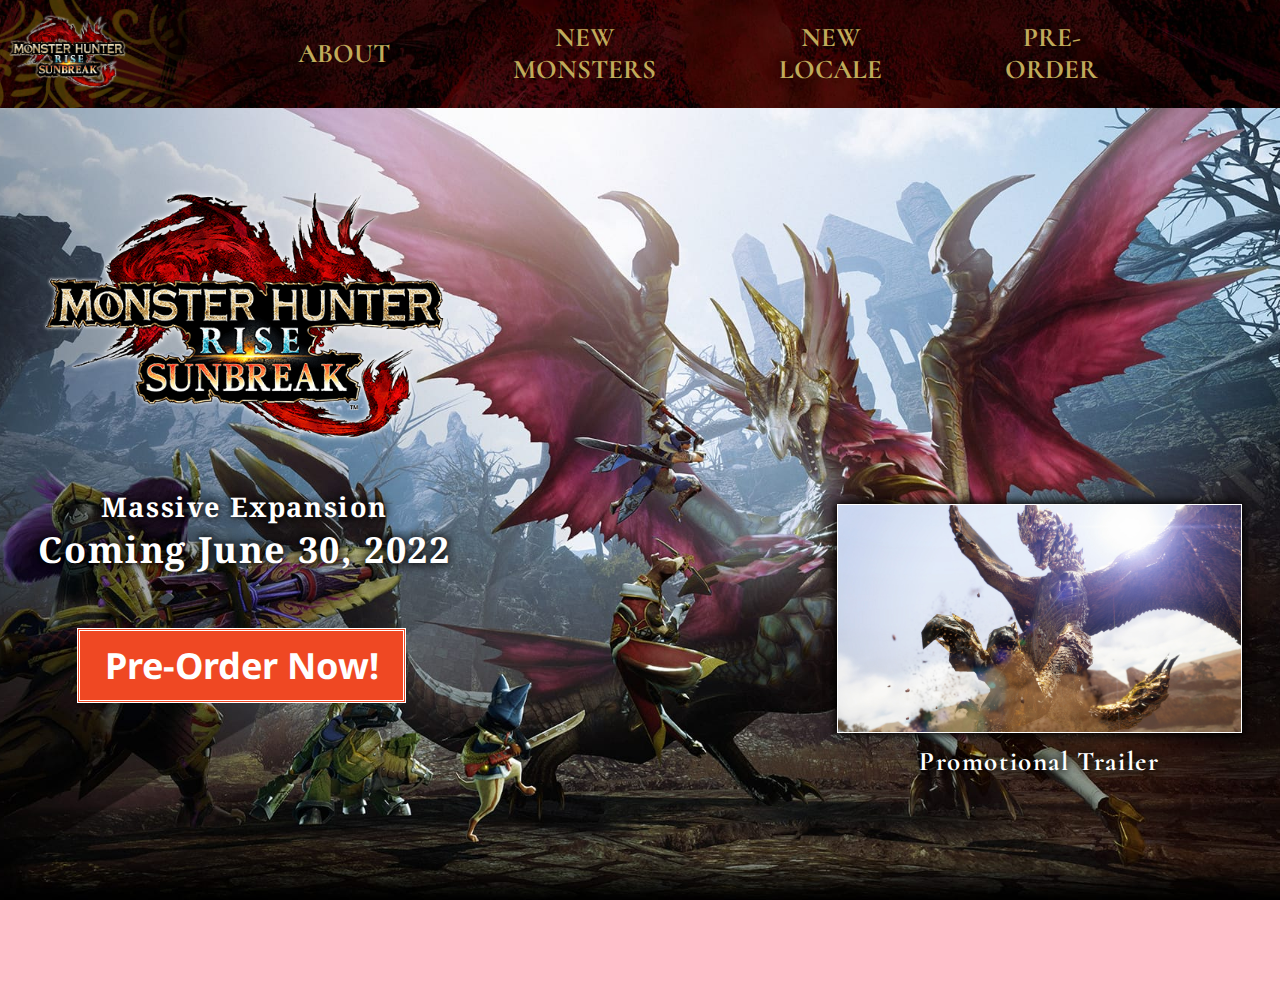
==== index.html @ d35a3b3e "added partials for header (mobile and laptop), started main page" ====
<!DOCTYPE html>
<html lang="en">
  <head>
    <meta charset="UTF-8" />
    <meta http-equiv="X-UA-Compatible" content="IE=edge" />
    <meta name="viewport" content="width=device-width, initial-scale=1.0" />

    <title>Product Landing Page</title>
    <link rel="stylesheet" href="./scss/styles.css" />
    <script type="text/javascript" src="./js/popup.js"></script>
  </head>

  <body>
    <!-- header -->
    <header id="header">
      <input type="checkbox" id="hamburger-input" />
      <label id="hamburger-menu" for="hamburger-input">
        <nav id="nav-mobile">
          <ul>
            <li>
              <a href="#"><span>ABOUT</span></a>
            </li>
            <li>
              <a href="#"><span>NEW MONSTERS</span></a>
            </li>
            <li>
              <a href="#"><span>NEW LOCALE</span></a>
            </li>
            <li>
              <a href="#"><span>PRE-ORDER</span></a>
            </li>
          </ul>
        </nav>
      </label>

      <nav id="nav-768px">
        <a href="./index.html" id="logo">
          <img
            src="./scss/images/logo-sb-global.png"
            id="header-img"
            alt="MONSTER HUNTER RISE: SUNBREAK"
          />
        </a>

        <ul>
          <li>
            <a href="#"><span>ABOUT</span></a>
          </li>
          <li>
            <a href="#"><span>NEW MONSTERS</span></a>
          </li>
          <li>
            <a href="#"><span>NEW LOCALE</span></a>
          </li>
          <li>
            <a href="#"><span>PRE-ORDER</span></a>
          </li>
        </ul>
      </nav>
    </header>

    <!--main page-->
    <div class="border-small"></div>

    <div id="first-view">
      <div>
        <img
          src="./scss/images/logo-sb-global.png"
          alt="MONSTER HUNTER RISE: SUNBREAK"
        />
        <h2>Massive Expansion</h2>
        <h1>Coming June 30, 2022</h1>

        <a href="#">
          <div>Pre-Order Now!</div>
        </a>
      </div>

      <div>
        <a href="https://www.youtube.com/watch?v=pBFQdxA-apI"
          ><img id="video" src="./scss/images/video_thumb-220510.jpg" />
        </a>
        <h2>Promotional Trailer</h2>
      </div>
    </div>
  </body>
</html>
---- scss/styles.css ----
@import url("https://fonts.googleapis.com/css2?family=Noto+Sans:wght@400;700&family=Noto+Serif:wght@400;700&display=swap");
@import url("https://fonts.googleapis.com/css2?family=Cormorant+Garamond:wght@400;700&family=Cormorant:wght@400;700&display=swap");
* {
  margin: 0;
  padding: 0;
  -webkit-box-sizing: border-box;
          box-sizing: border-box;
}

body {
  background-color: pink;
}

/*==========
===header===  
==========*/
#header {
  display: -webkit-box;
  display: -ms-flexbox;
  display: flex;
  top: 0;
  left: 0;
  width: 100%;
  height: 12vh;
  background: url(./images/deco_btn_pattern_header.png) no-repeat, url(./images/bg-red.jpg) no-repeat;
  background-size: contain, cover;
  -webkit-box-shadow: 0px 0px 15px 0 rgba(0, 0, 0, 0.5);
          box-shadow: 0px 0px 15px 0 rgba(0, 0, 0, 0.5);
}

#header #header-img {
  display: block;
  position: relative;
  height: 9vh;
  margin-top: 2vh;
  margin-left: -7vh;
}

#header #nav-768px {
  display: -webkit-box;
  display: -ms-flexbox;
  display: flex;
  width: 100%;
  -webkit-box-orient: vertical;
  -webkit-box-direction: normal;
      -ms-flex-direction: column;
          flex-direction: column;
  -webkit-box-pack: start;
      -ms-flex-pack: start;
          justify-content: flex-start;
  -webkit-box-align: center;
      -ms-flex-align: center;
          align-items: center;
}

#header #nav-768px ul {
  display: -webkit-box;
  display: -ms-flexbox;
  display: flex;
  width: 50%;
  margin: 1em auto;
  -webkit-box-orient: vertical;
  -webkit-box-direction: normal;
      -ms-flex-direction: column;
          flex-direction: column;
  -webkit-box-pack: center;
      -ms-flex-pack: center;
          justify-content: center;
  -webkit-box-align: center;
      -ms-flex-align: center;
          align-items: center;
  -webkit-transition: all 0.6s ease-out;
  transition: all 0.6s ease-out;
}

#header #nav-768px ul li {
  list-style-type: none;
}

#header #nav-768px ul li a {
  color: #c0ab5a;
  font-family: "Cormorant", "Cormorant Garamond", serif;
  font-size: 1.5vw;
  font-weight: bold;
  text-align: center;
  text-decoration: none;
  line-height: 1.2;
  margin-bottom: 5vw;
}

#header #nav-768px ul li a span {
  display: none;
}

#header #nav-768px ul li a:hover {
  color: #e8be3f;
  -webkit-transition: 0.3s;
  transition: 0.3s;
}

#header #hamburger-input {
  display: none;
}

#header #hamburger-menu {
  position: relative;
  display: -webkit-box;
  display: -ms-flexbox;
  display: flex;
  width: 5vh;
  height: 5vh;
  margin: 3.5vh 2vh;
  border: none;
  background: -webkit-gradient(linear, left top, left bottom, from(#c0ab5a), color-stop(20%, #c0ab5a), color-stop(20%, #00000000), color-stop(40%, #00000000), color-stop(40%, #c0ab5a), color-stop(60%, #c0ab5a), color-stop(60%, #00000000), color-stop(80%, #00000000), color-stop(80%, #c0ab5a), to(#c0ab5a));
  background: linear-gradient(to bottom, #c0ab5a, #c0ab5a 20%, #00000000 20%, #00000000 40%, #c0ab5a 40%, #c0ab5a 60%, #00000000 60%, #00000000 80%, #c0ab5a 80%, #c0ab5a 100%);
}

#header #nav-mobile {
  position: fixed;
  top: 0;
  left: -500px;
  visibility: hidden;
  -webkit-transition: 0.3s;
  transition: 0.3s;
  width: 30%;
  height: 100%;
  background: url("./images/bg-red.jpg"), -webkit-gradient(linear, left top, right bottom, from(#002f4b), to(#dc4225));
  background: url("./images/bg-red.jpg"), linear-gradient(to bottom right, #002f4b, #dc4225);
  background-repeat: no-repeat;
  background-size: cover;
}

#header #nav-mobile::after {
  content: "";
  display: block;
  position: fixed;
  width: 100%;
  height: 100%;
  top: 0;
  left: 0;
  background-color: rgba(0, 0, 0, 0.3);
  z-index: -1;
}

#header #nav-mobile ul {
  display: -webkit-box;
  display: -ms-flexbox;
  display: flex;
  width: 50%;
  margin: 50% auto;
  -webkit-box-orient: vertical;
  -webkit-box-direction: normal;
      -ms-flex-direction: column;
          flex-direction: column;
  -webkit-box-pack: center;
      -ms-flex-pack: center;
          justify-content: center;
  -webkit-box-align: center;
      -ms-flex-align: center;
          align-items: center;
  text-align: center;
  -webkit-transition: all 0.6s ease-out;
  transition: all 0.6s ease-out;
  z-index: 2;
}

#header #nav-mobile li {
  list-style-type: none;
  padding-bottom: 8vh;
}

#header #nav-mobile li a {
  color: #c0ab5a;
  font-family: "Cormorant", "Cormorant Garamond", serif;
  font-size: 4.5vw;
  font-weight: bold;
  text-decoration: none;
  line-height: 1.2;
  margin-bottom: 5vw;
}

#header #nav-mobile li a:hover {
  color: #e8be3f;
  -webkit-transition: 0.3s;
  transition: 0.3s;
}

#header #hamburger-input:checked + #hamburger-menu #nav-mobile {
  visibility: visible;
  left: 0;
}

@media only screen and (min-width: 768px) {
  #header #header-img {
    margin: 0 0 0 8%;
  }
  #header #nav-768px {
    width: 100%;
    -webkit-box-orient: horizontal;
    -webkit-box-direction: normal;
        -ms-flex-direction: row;
            flex-direction: row;
  }
  #header #nav-768px ul {
    width: 40%;
    -webkit-box-orient: horizontal;
    -webkit-box-direction: normal;
        -ms-flex-direction: row;
            flex-direction: row;
    margin: 1em auto;
    display: -webkit-box;
    display: -ms-flexbox;
    display: flex;
    -webkit-box-pack: center;
        -ms-flex-pack: center;
            justify-content: center;
  }
  #header #nav-768px ul li {
    margin: 0 12%;
  }
  #header #nav-768px ul li a span {
    display: block;
    font-size: 3vh;
  }
  #header #hamburger-menu {
    display: none;
  }
}

/*==========
==contents==
==========*/
#first-view {
  height: 100%;
  background-image: url("./images/mv-am-sp.jpg");
  background-attachment: fixed;
  background-repeat: no-repeat;
  background-size: cover;
  background-position: top;
  display: -webkit-box;
  display: -ms-flexbox;
  display: flex;
  -webkit-box-orient: vertical;
  -webkit-box-direction: normal;
      -ms-flex-direction: column;
          flex-direction: column;
  color: white;
  font-weight: 700;
  text-shadow: 0px 0px 10px rgba(0, 0, 0, 0.9), 0px 0px 10px rgba(0, 0, 0, 0.9);
  letter-spacing: 0.1em;
  text-align: center;
}

#first-view div:nth-child(1) {
  margin: 90% auto 3%;
}

#first-view div:nth-child(1) img {
  width: 80vw;
}

#first-view div:nth-child(1) h2 {
  font-family: "Noto Serif", serif;
  font-size: 6vw;
}

#first-view div:nth-child(1) h1 {
  font-family: "Noto Serif", serif;
  font-size: 7.5vw;
}

#first-view div:nth-child(1) a {
  font-family: "Noto Sans", sans-serif;
  font-size: 6vw;
  color: white;
  text-decoration: none;
}

#first-view div:nth-child(1) a div {
  background-color: #ef4823;
  padding: 10px;
  max-width: 80%;
  margin-top: 8vw;
  border: 3px white;
  border-style: double;
  text-shadow: none;
  letter-spacing: 0px;
}

#first-view div:nth-child(1) a div:hover {
  background-color: #d90909;
  -webkit-transition: 0.6s;
  transition: 0.6s;
}

#first-view div:nth-child(2) {
  margin-bottom: 3%;
}

#first-view div:nth-child(2) #video {
  margin-bottom: 2%;
  width: 80vw;
  z-index: 1;
  border: 1px solid white;
  -webkit-box-shadow: 0px 0px 10px rgba(0, 0, 0, 0.9), 0px 0px 10px rgba(0, 0, 0, 0.9);
          box-shadow: 0px 0px 10px rgba(0, 0, 0, 0.9), 0px 0px 10px rgba(0, 0, 0, 0.9);
}

#first-view div:nth-child(2) h2 {
  font-family: "Cormorant", "Cormorant Garamond", serif;
  font-size: 4vw;
}

@media only screen and (min-width: 768px) {
  #first-view {
    height: 100vh;
    background-image: url("./images/mv-am.jpg");
    background-attachment: fixed;
    background-repeat: no-repeat;
    background-size: cover;
    background-position: center;
    display: -webkit-box;
    display: -ms-flexbox;
    display: flex;
    -webkit-box-orient: horizontal;
    -webkit-box-direction: normal;
        -ms-flex-direction: row;
            flex-direction: row;
    -webkit-box-pack: justify;
        -ms-flex-pack: justify;
            justify-content: space-between;
  }
  #first-view div:nth-child(1) {
    margin: 6vw 3vw;
  }
  #first-view div:nth-child(1) img {
    width: 45vh;
    margin-bottom: 2vh;
  }
  #first-view div:nth-child(1) h2 {
    font-size: 3vh;
  }
  #first-view div:nth-child(1) h1 {
    font-size: 4vh;
  }
  #first-view div:nth-child(1) a {
    font-size: 4vh;
  }
  #first-view div:nth-child(1) a div {
    padding: 10px 20px;
    max-width: 80%;
    margin-top: 6vh;
  }
  #first-view div:nth-child(2) {
    margin: 44vh 3vw;
  }
  #first-view div:nth-child(2) #video {
    width: 45vh;
  }
  #first-view div:nth-child(2) h2 {
    font-size: 3vh;
  }
}
/*# sourceMappingURL=styles.css.map */
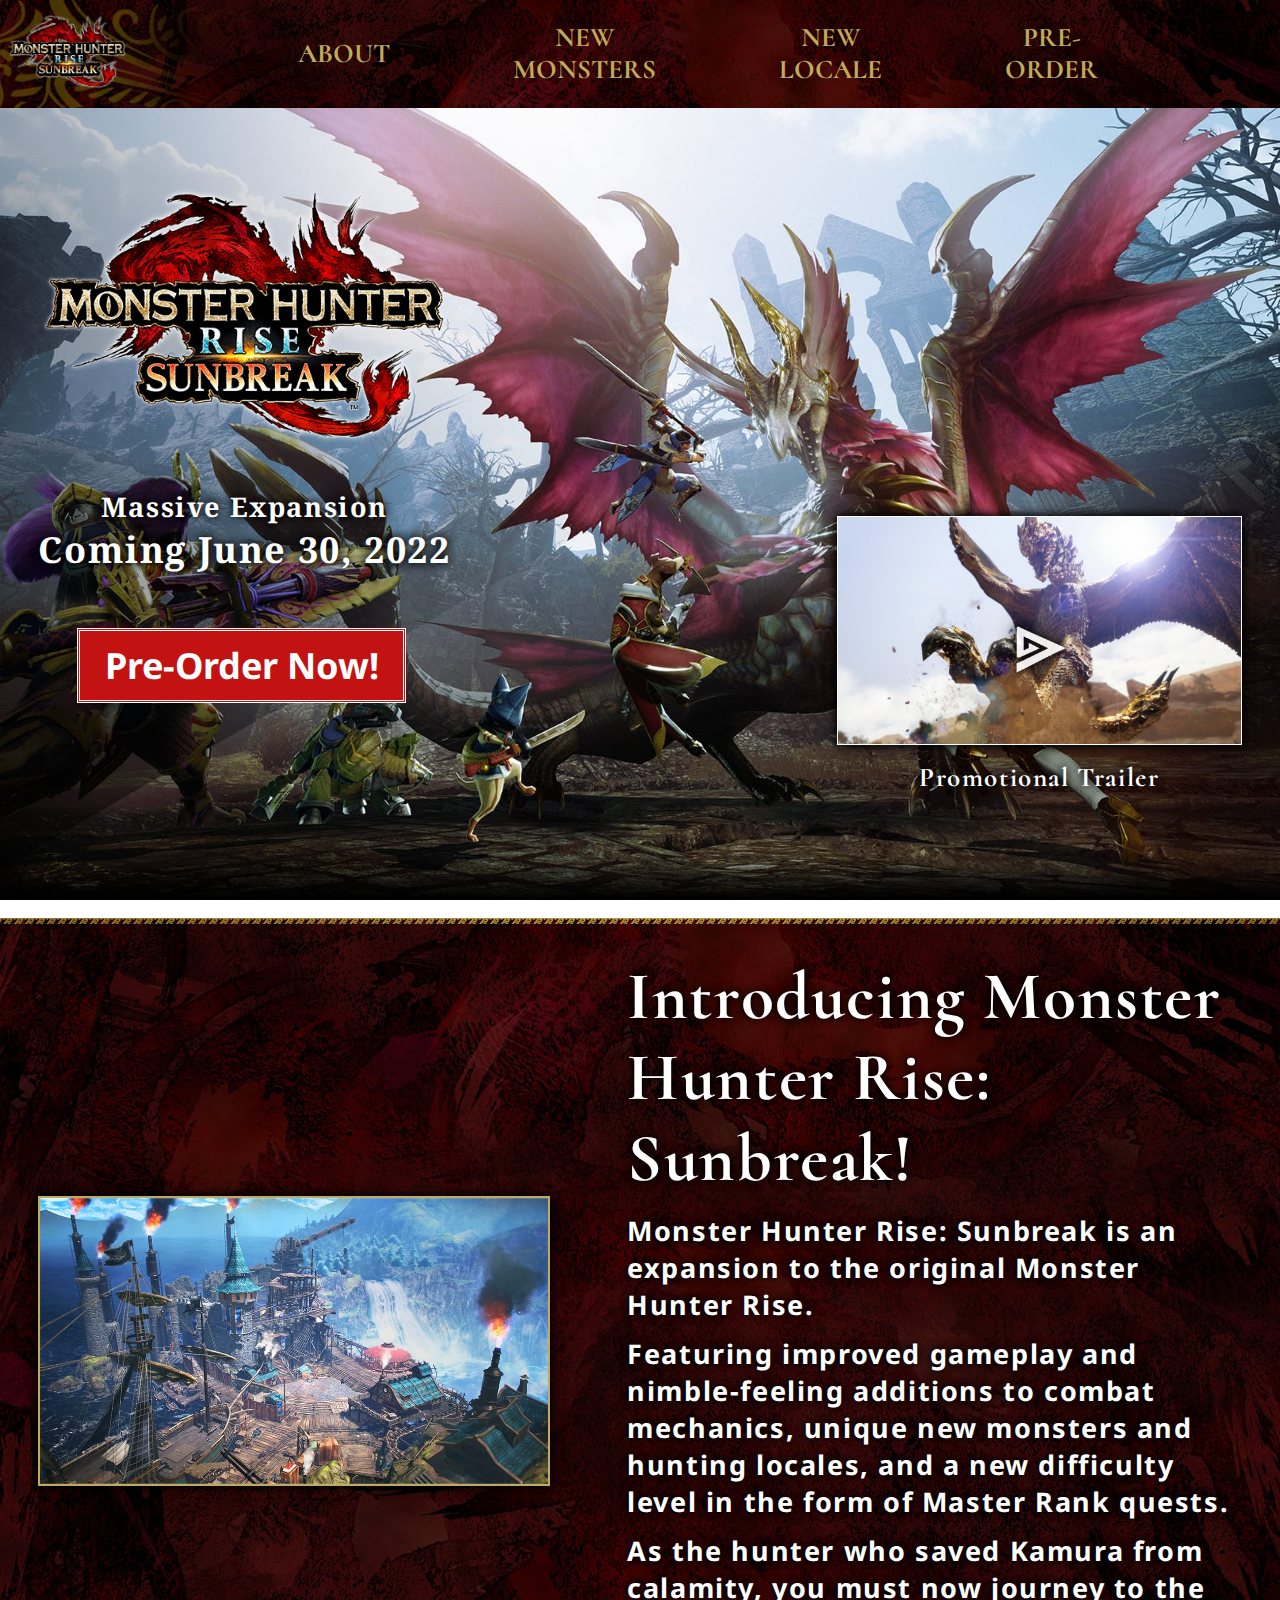
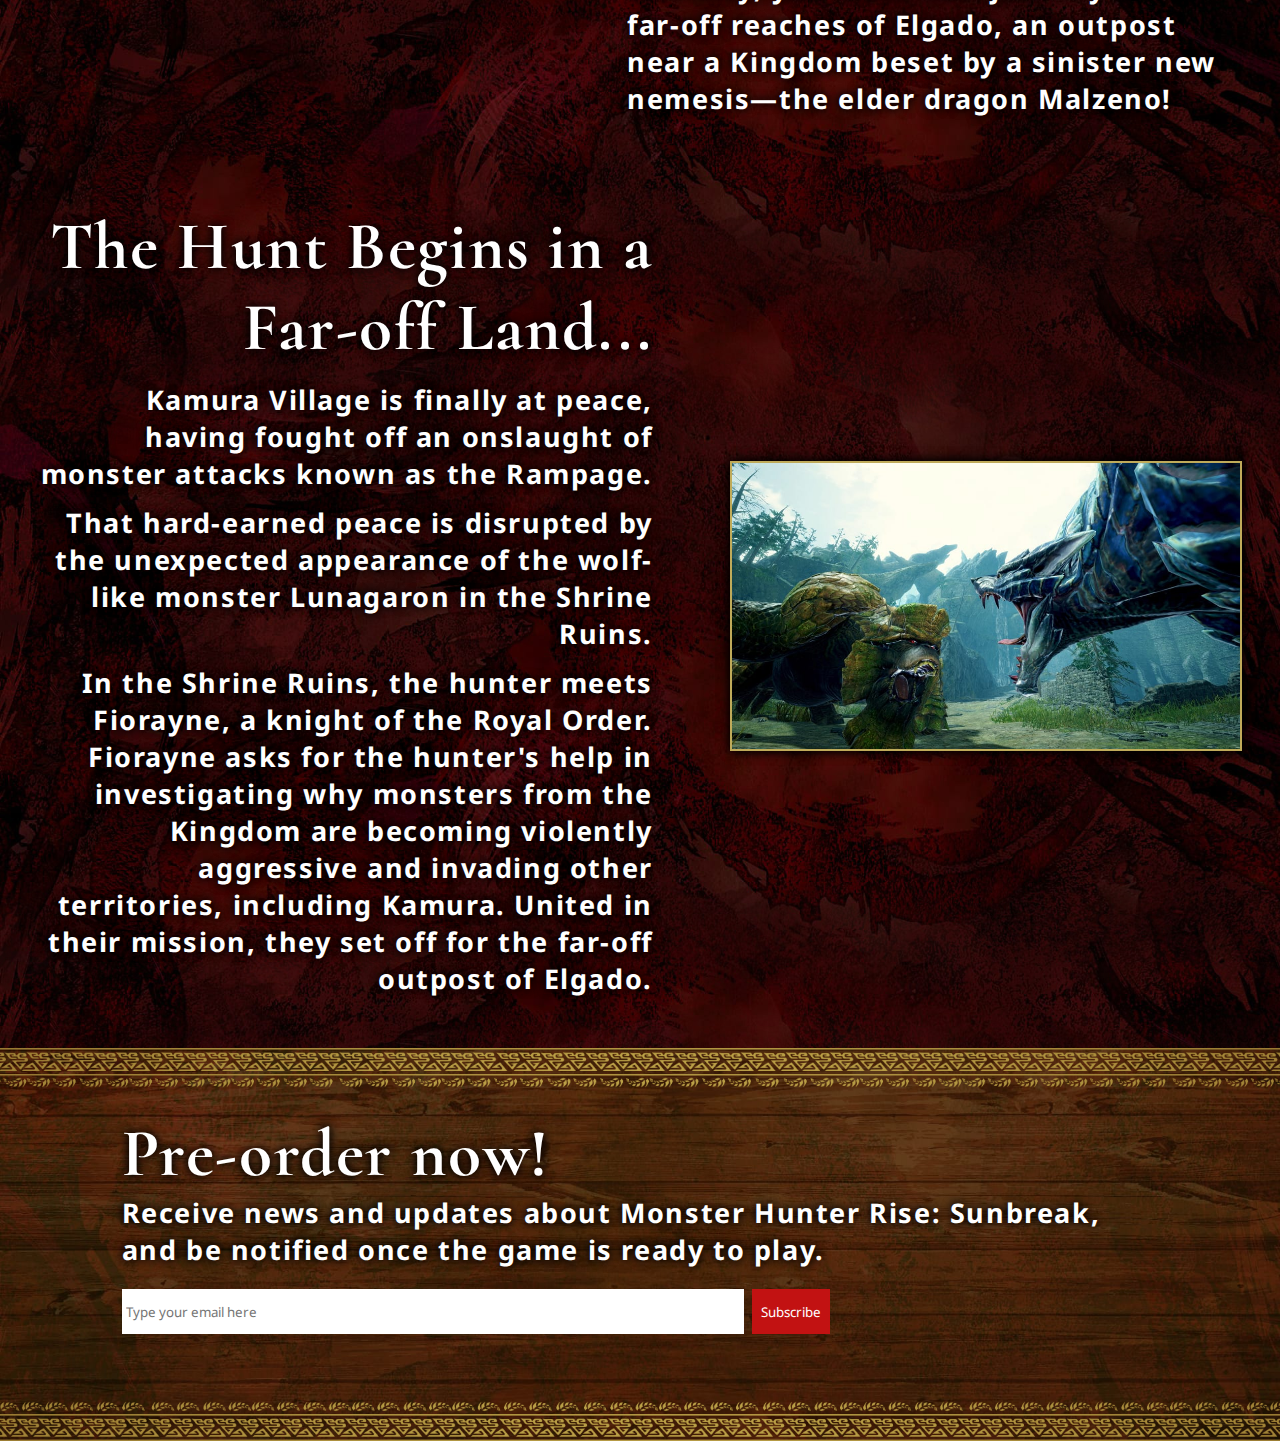
==== commit c1ec4b4d: "created partials for about section" ====
--- a/index.html
+++ b/index.html
@@ -12,22 +12,22 @@
 
   <body>
     <!-- header -->
-    <header id="header">
+    <header>
       <input type="checkbox" id="hamburger-input" />
       <label id="hamburger-menu" for="hamburger-input">
         <nav id="nav-mobile">
           <ul>
-            <li>
-              <a href="#"><span>ABOUT</span></a>
+            <li class="nav-link">
+              <a href="#about-page"><span>ABOUT</span></a>
             </li>
-            <li>
+            <li class="nav-link">
               <a href="#"><span>NEW MONSTERS</span></a>
             </li>
-            <li>
+            <li class="nav-link">
               <a href="#"><span>NEW LOCALE</span></a>
             </li>
-            <li>
-              <a href="#"><span>PRE-ORDER</span></a>
+            <li class="nav-link">
+              <a href="#preorder-page"><span>PRE-ORDER</span></a>
             </li>
           </ul>
         </nav>
@@ -43,27 +43,25 @@
         </a>
 
         <ul>
-          <li>
-            <a href="#"><span>ABOUT</span></a>
+          <li class="nav-link">
+            <a href="#about-page"><span>ABOUT</span></a>
           </li>
-          <li>
+          <li class="nav-link">
             <a href="#"><span>NEW MONSTERS</span></a>
           </li>
-          <li>
+          <li class="nav-link">
             <a href="#"><span>NEW LOCALE</span></a>
           </li>
-          <li>
-            <a href="#"><span>PRE-ORDER</span></a>
+          <li class="nav-link">
+            <a href="#preorder-page"><span>PRE-ORDER</span></a>
           </li>
         </ul>
       </nav>
     </header>
 
     <!--main page-->
-    <div class="border-small"></div>
-
     <div id="first-view">
-      <div>
+      <div class="first-view-section-1">
         <img
           src="./scss/images/logo-sb-global.png"
           alt="MONSTER HUNTER RISE: SUNBREAK"
@@ -71,17 +69,87 @@
         <h2>Massive Expansion</h2>
         <h1>Coming June 30, 2022</h1>
 
-        <a href="#">
+        <a href="#preorder-page">
           <div>Pre-Order Now!</div>
         </a>
       </div>
 
-      <div>
+      <div class="first-view-section-2">
         <a href="https://www.youtube.com/watch?v=pBFQdxA-apI"
           ><img id="video" src="./scss/images/video_thumb-220510.jpg" />
+          <img id="play" src="./scss/images/play-icon.png" />
         </a>
         <h2>Promotional Trailer</h2>
       </div>
     </div>
+
+    <!--about-->
+    <div id="about-page">
+      <div class="about-page-section-1">
+        <div class="about-img">
+          <img src="./scss/images/introduction-slide-s-01.jpg" />
+        </div>
+        <div class="about-text">
+          <h1>Introducing Monster Hunter Rise: Sunbreak!</h1>
+          <p>
+            Monster Hunter Rise: Sunbreak is an expansion to the original
+            Monster Hunter Rise.
+          </p>
+          <p>
+            Featuring improved gameplay and nimble-feeling additions to combat
+            mechanics, unique new monsters and hunting locales, and a new
+            difficulty level in the form of Master Rank quests.
+          </p>
+          <p>
+            As the hunter who saved Kamura from calamity, you must now journey
+            to the far-off reaches of Elgado, an outpost near a Kingdom beset by
+            a sinister new nemesis—the elder dragon Malzeno!
+          </p>
+        </div>
+      </div>
+
+      <div class="about-page-section-2">
+        <div class="about-img">
+          <img src="./scss/images/introduction-slide-02.jpg" />
+        </div>
+        <div class="about-text">
+          <h1>The Hunt Begins in a Far-off Land...</h1>
+          <p>
+            Kamura Village is finally at peace, having fought off an onslaught
+            of monster attacks known as the Rampage.
+          </p>
+          <p>
+            That hard-earned peace is disrupted by the unexpected appearance of
+            the wolf-like monster Lunagaron in the Shrine Ruins.
+          </p>
+          <p>
+            In the Shrine Ruins, the hunter meets Fiorayne, a knight of the
+            Royal Order. Fiorayne asks for the hunter's help in investigating
+            why monsters from the Kingdom are becoming violently aggressive and
+            invading other territories, including Kamura. United in their
+            mission, they set off for the far-off outpost of Elgado.
+          </p>
+        </div>
+      </div>
+    </div>
+
+    <!--preorder-->
+    <div>
+      <div id="preorder-page">
+        <div class="form-container">
+          <div class="preorder-text">
+            <h1>Pre-order now!</h1>
+            <h2>
+              Receive news and updates about Monster Hunter Rise: Sunbreak, and
+              be notified once the game is ready to play.
+            </h2>
+          </div>
+          <form id="form" action="" method="get" target="_blank">
+            <input type="email" id="email" placeholder="Type your email here" />
+            <input type="submit" value="Subscribe" id="submit" />
+          </form>
+        </div>
+      </div>
+    </div>
   </body>
 </html>
--- a/scss/styles.css
+++ b/scss/styles.css
@@ -7,14 +7,10 @@
           box-sizing: border-box;
 }
 
-body {
-  background-color: pink;
-}
-
 /*==========
 ===header===  
 ==========*/
-#header {
+header {
   display: -webkit-box;
   display: -ms-flexbox;
   display: flex;
@@ -28,7 +24,7 @@
           box-shadow: 0px 0px 15px 0 rgba(0, 0, 0, 0.5);
 }
 
-#header #header-img {
+header #header-img {
   display: block;
   position: relative;
   height: 9vh;
@@ -36,7 +32,7 @@
   margin-left: -7vh;
 }
 
-#header #nav-768px {
+header #nav-768px {
   display: -webkit-box;
   display: -ms-flexbox;
   display: flex;
@@ -53,7 +49,7 @@
           align-items: center;
 }
 
-#header #nav-768px ul {
+header #nav-768px ul {
   display: -webkit-box;
   display: -ms-flexbox;
   display: flex;
@@ -73,11 +69,11 @@
   transition: all 0.6s ease-out;
 }
 
-#header #nav-768px ul li {
+header #nav-768px ul li {
   list-style-type: none;
 }
 
-#header #nav-768px ul li a {
+header #nav-768px ul li a {
   color: #c0ab5a;
   font-family: "Cormorant", "Cormorant Garamond", serif;
   font-size: 1.5vw;
@@ -88,21 +84,21 @@
   margin-bottom: 5vw;
 }
 
-#header #nav-768px ul li a span {
+header #nav-768px ul li a span {
   display: none;
 }
 
-#header #nav-768px ul li a:hover {
+header #nav-768px ul li a:hover {
   color: #e8be3f;
   -webkit-transition: 0.3s;
   transition: 0.3s;
 }
 
-#header #hamburger-input {
+header #hamburger-input {
   display: none;
 }
 
-#header #hamburger-menu {
+header #hamburger-menu {
   position: relative;
   display: -webkit-box;
   display: -ms-flexbox;
@@ -115,7 +111,7 @@
   background: linear-gradient(to bottom, #c0ab5a, #c0ab5a 20%, #00000000 20%, #00000000 40%, #c0ab5a 40%, #c0ab5a 60%, #00000000 60%, #00000000 80%, #c0ab5a 80%, #c0ab5a 100%);
 }
 
-#header #nav-mobile {
+header #nav-mobile {
   position: fixed;
   top: 0;
   left: -500px;
@@ -130,7 +126,7 @@
   background-size: cover;
 }
 
-#header #nav-mobile::after {
+header #nav-mobile::after {
   content: "";
   display: block;
   position: fixed;
@@ -142,7 +138,7 @@
   z-index: -1;
 }
 
-#header #nav-mobile ul {
+header #nav-mobile ul {
   display: -webkit-box;
   display: -ms-flexbox;
   display: flex;
@@ -164,12 +160,12 @@
   z-index: 2;
 }
 
-#header #nav-mobile li {
+header #nav-mobile li {
   list-style-type: none;
   padding-bottom: 8vh;
 }
 
-#header #nav-mobile li a {
+header #nav-mobile li a {
   color: #c0ab5a;
   font-family: "Cormorant", "Cormorant Garamond", serif;
   font-size: 4.5vw;
@@ -179,29 +175,29 @@
   margin-bottom: 5vw;
 }
 
-#header #nav-mobile li a:hover {
+header #nav-mobile li a:hover {
   color: #e8be3f;
   -webkit-transition: 0.3s;
   transition: 0.3s;
 }
 
-#header #hamburger-input:checked + #hamburger-menu #nav-mobile {
+header #hamburger-input:checked + #hamburger-menu #nav-mobile {
   visibility: visible;
   left: 0;
 }
 
 @media only screen and (min-width: 768px) {
-  #header #header-img {
+  header #header-img {
     margin: 0 0 0 8%;
   }
-  #header #nav-768px {
+  header #nav-768px {
     width: 100%;
     -webkit-box-orient: horizontal;
     -webkit-box-direction: normal;
         -ms-flex-direction: row;
             flex-direction: row;
   }
-  #header #nav-768px ul {
+  header #nav-768px ul {
     width: 40%;
     -webkit-box-orient: horizontal;
     -webkit-box-direction: normal;
@@ -215,21 +211,21 @@
         -ms-flex-pack: center;
             justify-content: center;
   }
-  #header #nav-768px ul li {
+  header #nav-768px ul li {
     margin: 0 12%;
   }
-  #header #nav-768px ul li a span {
+  header #nav-768px ul li a span {
     display: block;
     font-size: 3vh;
   }
-  #header #hamburger-menu {
+  header #hamburger-menu {
     display: none;
   }
 }
 
-/*==========
-==contents==
-==========*/
+/*===========
+==firstview==
+===========*/
 #first-view {
   height: 100%;
   background-image: url("./images/mv-am-sp.jpg");
@@ -277,8 +273,8 @@
 }
 
 #first-view div:nth-child(1) a div {
-  background-color: #ef4823;
-  padding: 10px;
+  background-color: #c21212;
+  padding: 3vw;
   max-width: 80%;
   margin-top: 8vw;
   border: 3px white;
@@ -288,24 +284,38 @@
 }
 
 #first-view div:nth-child(1) a div:hover {
-  background-color: #d90909;
+  background-color: #ab0743;
   -webkit-transition: 0.6s;
   transition: 0.6s;
 }
 
 #first-view div:nth-child(2) {
-  margin-bottom: 3%;
+  position: relative;
+  margin: 3% auto;
+  width: 80vw;
+  height: -webkit-fit-content;
+  height: -moz-fit-content;
+  height: fit-content;
 }
 
 #first-view div:nth-child(2) #video {
-  margin-bottom: 2%;
-  width: 80vw;
+  margin: 3% auto;
+  width: 100%;
   z-index: 1;
   border: 1px solid white;
   -webkit-box-shadow: 0px 0px 10px rgba(0, 0, 0, 0.9), 0px 0px 10px rgba(0, 0, 0, 0.9);
           box-shadow: 0px 0px 10px rgba(0, 0, 0, 0.9), 0px 0px 10px rgba(0, 0, 0, 0.9);
 }
 
+#first-view div:nth-child(2) #play {
+  width: 20vw;
+  position: absolute;
+  top: 50%;
+  left: 50%;
+  -webkit-transform: translate(-50%, -50%);
+          transform: translate(-50%, -50%);
+}
+
 #first-view div:nth-child(2) h2 {
   font-family: "Cormorant", "Cormorant Garamond", serif;
   font-size: 4vw;
@@ -313,7 +323,7 @@
 
 @media only screen and (min-width: 768px) {
   #first-view {
-    height: 100vh;
+    height: 90vh;
     background-image: url("./images/mv-am.jpg");
     background-attachment: fixed;
     background-repeat: no-repeat;
@@ -353,12 +363,253 @@
   }
   #first-view div:nth-child(2) {
     margin: 44vh 3vw;
-  }
-  #first-view div:nth-child(2) #video {
     width: 45vh;
+  }
+  #first-view div:nth-child(2) #play {
+    width: 10vh;
   }
   #first-view div:nth-child(2) h2 {
     font-size: 3vh;
   }
 }
+
+/*===========
+==preorders==
+===========*/
+#preorder-page {
+  height: 100%;
+  position: relative;
+  background: url("./images/bg-wood.jpg");
+  background-size: 100% auto;
+  background-position: top center;
+  display: -webkit-box;
+  display: -ms-flexbox;
+  display: flex;
+  -webkit-box-orient: vertical;
+  -webkit-box-direction: normal;
+      -ms-flex-direction: column;
+          flex-direction: column;
+  -webkit-box-align: center;
+      -ms-flex-align: center;
+          align-items: center;
+  -webkit-box-pack: center;
+      -ms-flex-pack: center;
+          justify-content: center;
+  color: white;
+  font-weight: 700;
+  text-shadow: 0px 0px 10px rgba(0, 0, 0, 0.9), 0px 0px 10px rgba(0, 0, 0, 0.9);
+  letter-spacing: 0.1em;
+  text-align: center;
+}
+
+#preorder-page .form-container {
+  width: 85%;
+  padding: 2%;
+  padding-bottom: 2%;
+}
+
+#preorder-page .form-container .preorder-text h1 {
+  font-family: "Cormorant", "Cormorant Garamond", serif;
+  font-size: 7.5vw;
+}
+
+#preorder-page .form-container .preorder-text h2 {
+  font-family: "Noto Sans", sans-serif;
+  font-size: 3vw;
+}
+
+#preorder-page .form-container #form {
+  margin: 2% auto 4%;
+}
+
+#preorder-page .form-container #form #email {
+  width: 60%;
+  height: 5vh;
+  border: 2px solid white;
+  padding: 2px;
+  margin-right: 3px;
+  font-family: "Noto Sans", sans-serif;
+}
+
+#preorder-page .form-container #form #submit {
+  background-color: #c21212;
+  border: none;
+  height: 5vh;
+  padding: 0 1vh;
+  color: white;
+  text-decoration: none;
+  cursor: pointer;
+  font-family: "Noto Sans", sans-serif;
+}
+
+#preorder-page::before {
+  background: url("./images/top-line-img.png");
+  background-repeat: repeat-x;
+  background-position: top center;
+  background-size: cover;
+  content: "";
+  position: relative;
+  top: 0%;
+  width: 100%;
+  height: 3.125vw;
+}
+
+#preorder-page::after {
+  background: url("./images/bottom-line-img.png");
+  background-repeat: repeat-x;
+  background-position: bottom center;
+  background-size: cover;
+  content: "";
+  position: relative;
+  bottom: 0%;
+  width: 100%;
+  height: 3.125vw;
+}
+
+@media only screen and (min-width: 768px) {
+  #preorder-page .form-container {
+    text-align: left;
+  }
+  #preorder-page .form-container .preorder-text h1 {
+    font-family: "Cormorant", "Cormorant Garamond", serif;
+    font-size: 7.5vh;
+  }
+  #preorder-page .form-container .preorder-text h2 {
+    font-family: "Noto Sans", sans-serif;
+    font-size: 3vh;
+  }
+}
+
+/*========
+about page
+========*/
+#about-page {
+  background: url("./images/bg-red.jpg");
+  background-size: 100% auto;
+  background-position: top center;
+  height: 100%;
+  position: relative;
+}
+
+.about-page-section-1,
+.about-page-section-2 {
+  display: -webkit-box;
+  display: -ms-flexbox;
+  display: flex;
+  -webkit-box-orient: vertical;
+  -webkit-box-direction: normal;
+      -ms-flex-direction: column;
+          flex-direction: column;
+  -webkit-box-align: center;
+      -ms-flex-align: center;
+          align-items: center;
+  -webkit-box-pack: center;
+      -ms-flex-pack: center;
+          justify-content: center;
+  color: white;
+  font-weight: 700;
+  text-shadow: 0px 0px 10px rgba(0, 0, 0, 0.9), 0px 0px 10px rgba(0, 0, 0, 0.9);
+  letter-spacing: 0.1em;
+  text-align: center;
+}
+
+.about-page-section-1 .about-img,
+.about-page-section-2 .about-img {
+  width: 85%;
+  margin: 5% auto 1%;
+  height: -webkit-fit-content;
+  height: -moz-fit-content;
+  height: fit-content;
+}
+
+.about-page-section-1 .about-img img,
+.about-page-section-2 .about-img img {
+  width: inherit;
+  border: 2px solid #c0ab5a;
+  -webkit-box-shadow: 0px 0px 10px rgba(0, 0, 0, 0.9), 0px 0px 10px rgba(0, 0, 0, 0.9);
+          box-shadow: 0px 0px 10px rgba(0, 0, 0, 0.9), 0px 0px 10px rgba(0, 0, 0, 0.9);
+}
+
+.about-page-section-1 .about-text,
+.about-page-section-2 .about-text {
+  width: 95%;
+  margin-bottom: 2%;
+}
+
+.about-page-section-1 .about-text h1,
+.about-page-section-2 .about-text h1 {
+  font-family: "Cormorant", "Cormorant Garamond", serif;
+  font-size: 4.5vw;
+  padding-bottom: 2%;
+}
+
+.about-page-section-1 .about-text p,
+.about-page-section-2 .about-text p {
+  font-family: "Noto Sans", sans-serif;
+  font-size: 2vw;
+  padding-bottom: 2%;
+}
+
+#about-page::before {
+  background: url("./images/line-small.png");
+  background-repeat: repeat-x;
+  background-position: top center;
+  background-size: cover;
+  content: "";
+  position: absolute;
+  top: 0%;
+  width: 100%;
+  height: 0.5vw;
+}
+
+@media only screen and (min-width: 768px) {
+  .about-page-section-1,
+  .about-page-section-2 {
+    display: -webkit-box;
+    display: -ms-flexbox;
+    display: flex;
+    -webkit-box-pack: justify;
+        -ms-flex-pack: justify;
+            justify-content: space-between;
+    -webkit-box-align: center;
+        -ms-flex-align: center;
+            align-items: center;
+  }
+  .about-page-section-1 .about-img,
+  .about-page-section-2 .about-img {
+    width: 40vw;
+    margin: 3% 3%;
+  }
+  .about-page-section-1 .about-text,
+  .about-page-section-2 .about-text {
+    width: 60vw;
+    margin: 3% 3%;
+  }
+  .about-page-section-1 .about-text h1,
+  .about-page-section-2 .about-text h1 {
+    font-size: 7.5vh;
+  }
+  .about-page-section-1 .about-text p,
+  .about-page-section-2 .about-text p {
+    font-size: 3vh;
+  }
+  .about-page-section-1 {
+    -webkit-box-orient: horizontal;
+    -webkit-box-direction: normal;
+        -ms-flex-direction: row;
+            flex-direction: row;
+  }
+  .about-page-section-1 .about-text {
+    text-align: left;
+  }
+  .about-page-section-2 {
+    -webkit-box-orient: horizontal;
+    -webkit-box-direction: reverse;
+        -ms-flex-direction: row-reverse;
+            flex-direction: row-reverse;
+  }
+  .about-page-section-2 .about-text {
+    text-align: right;
+  }
+}
 /*# sourceMappingURL=styles.css.map */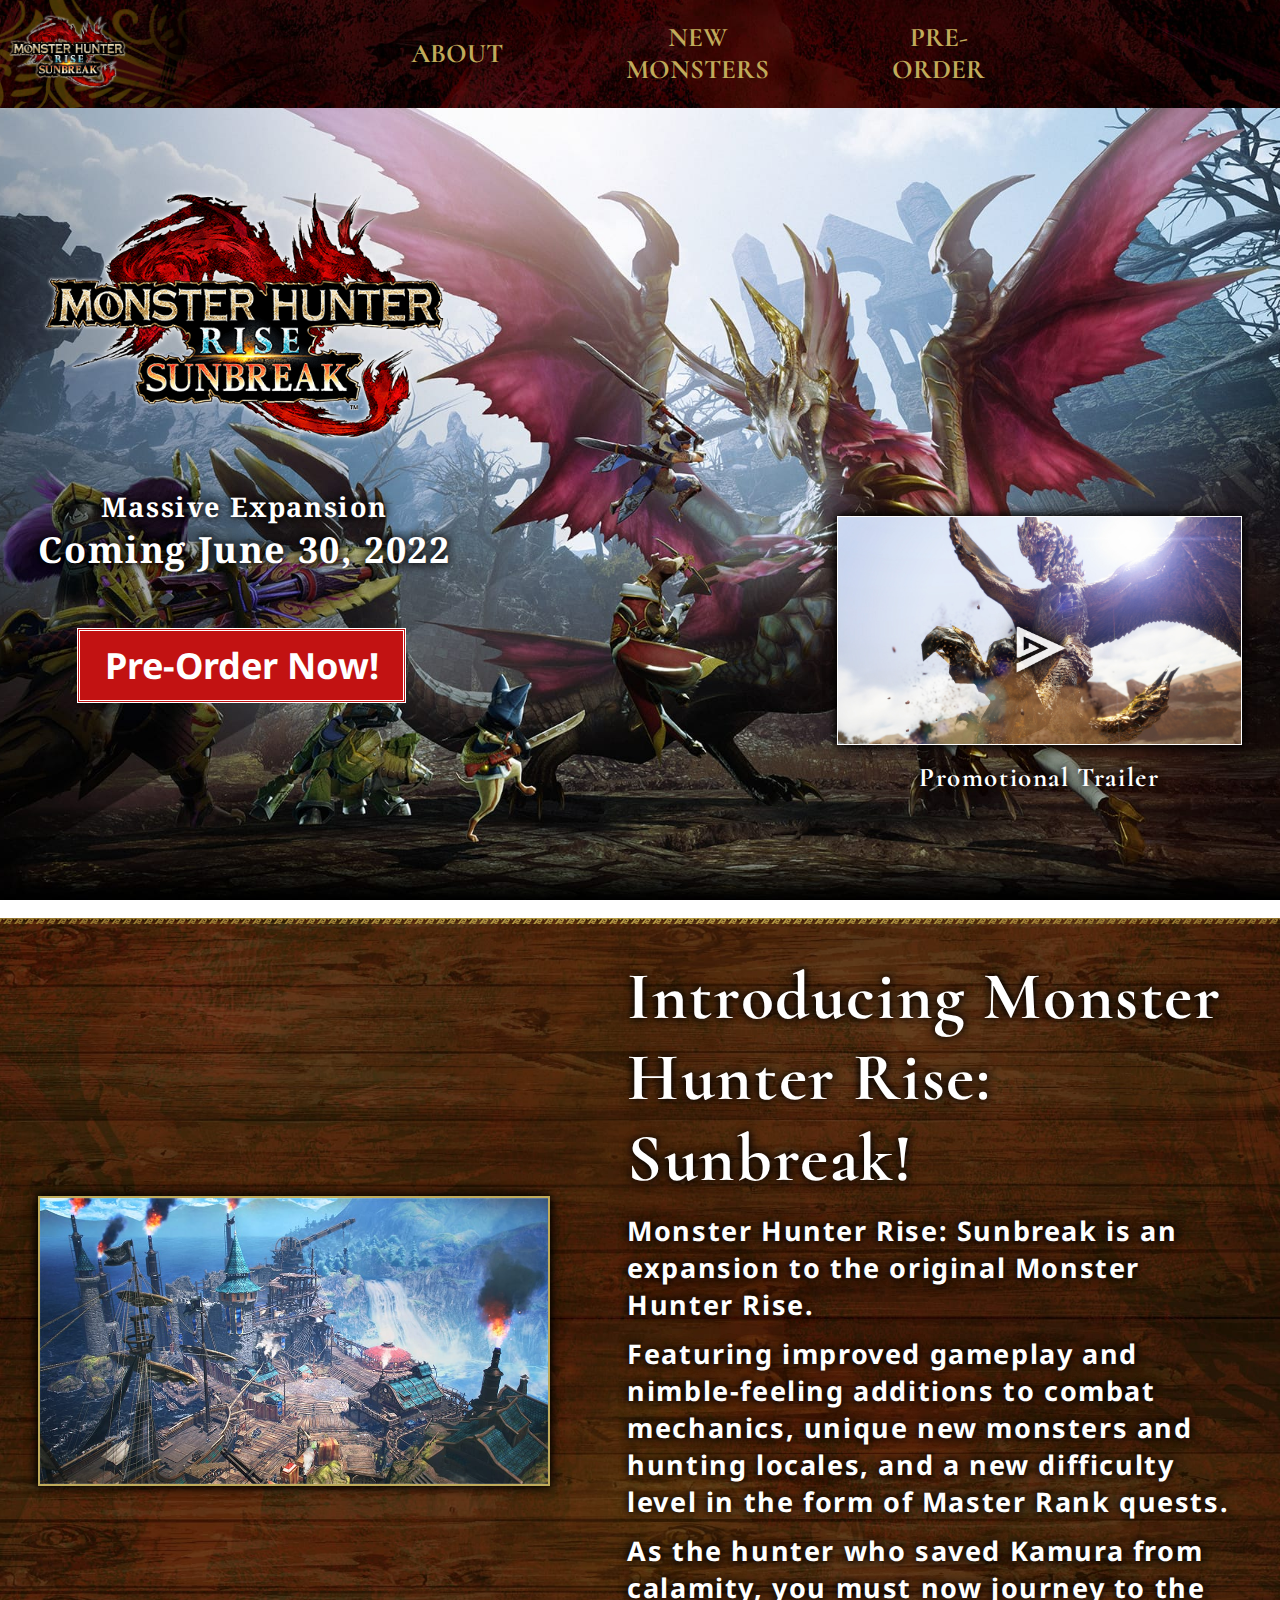
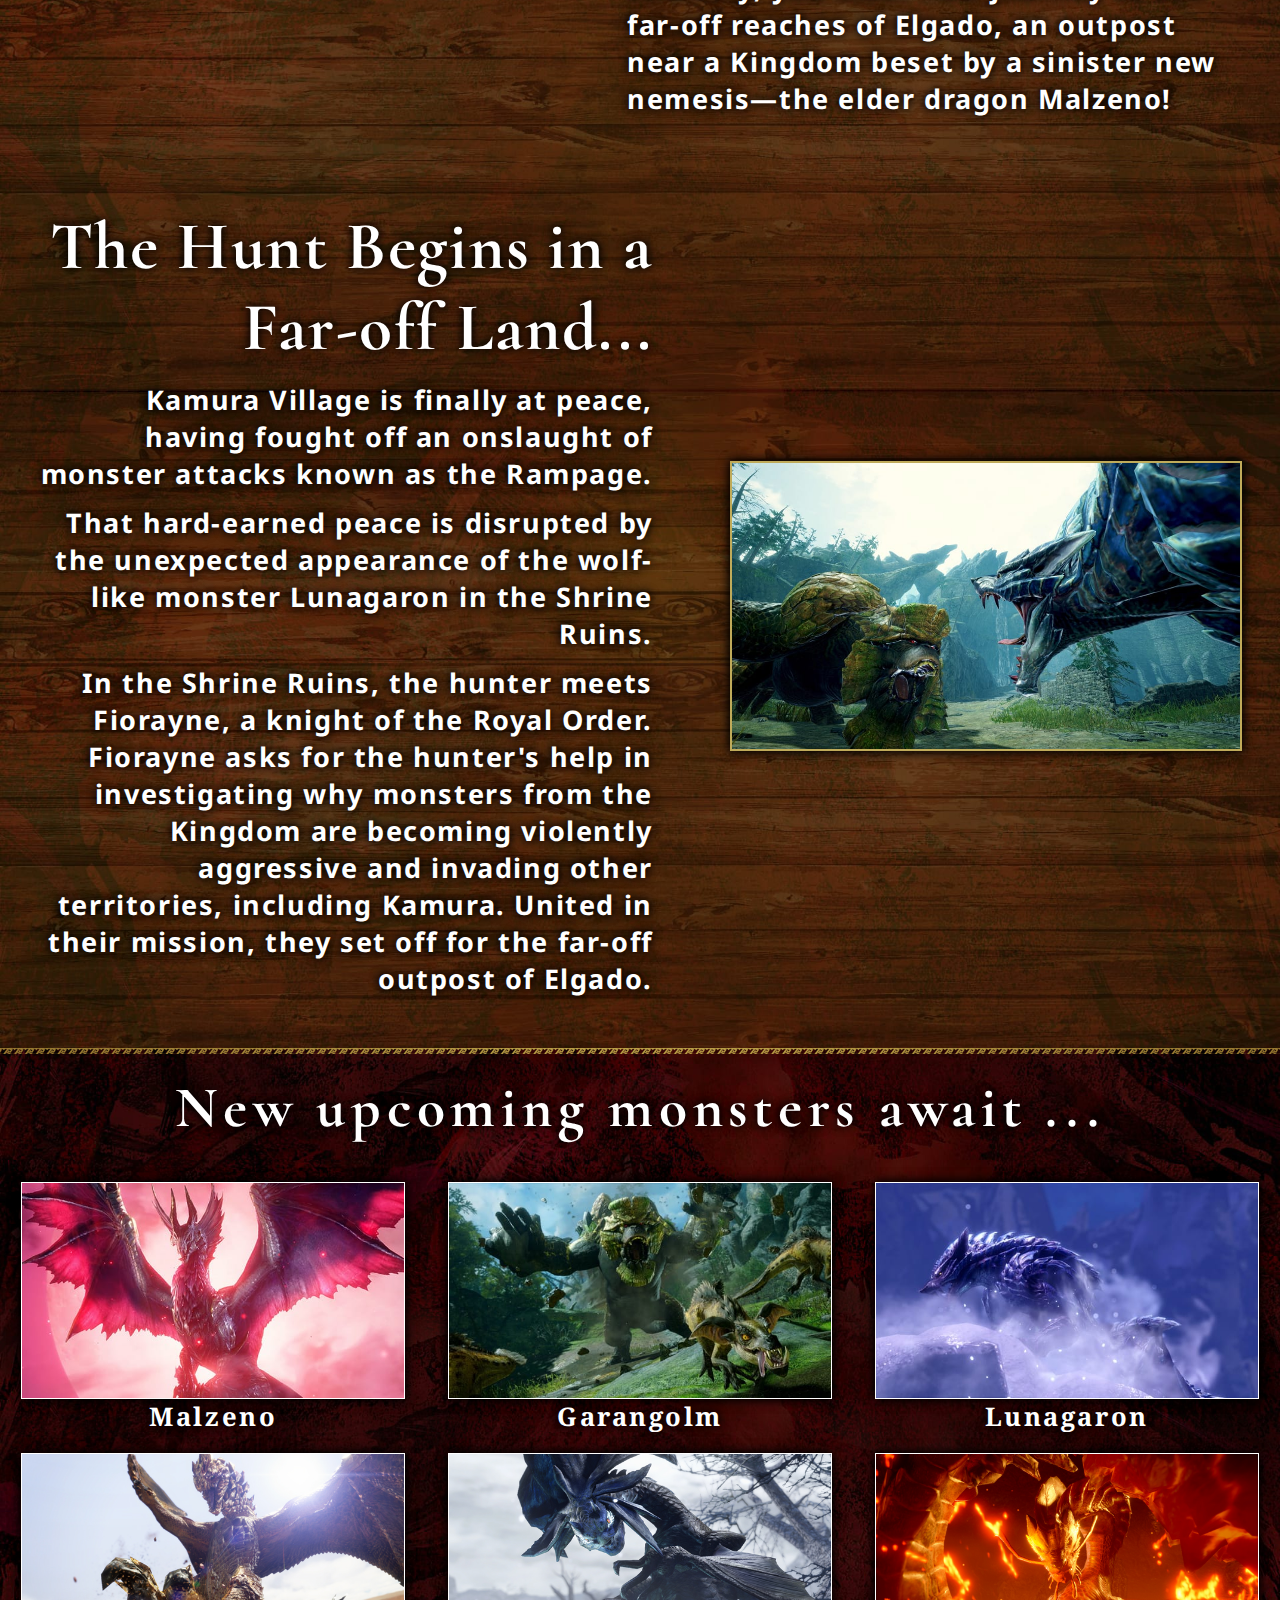
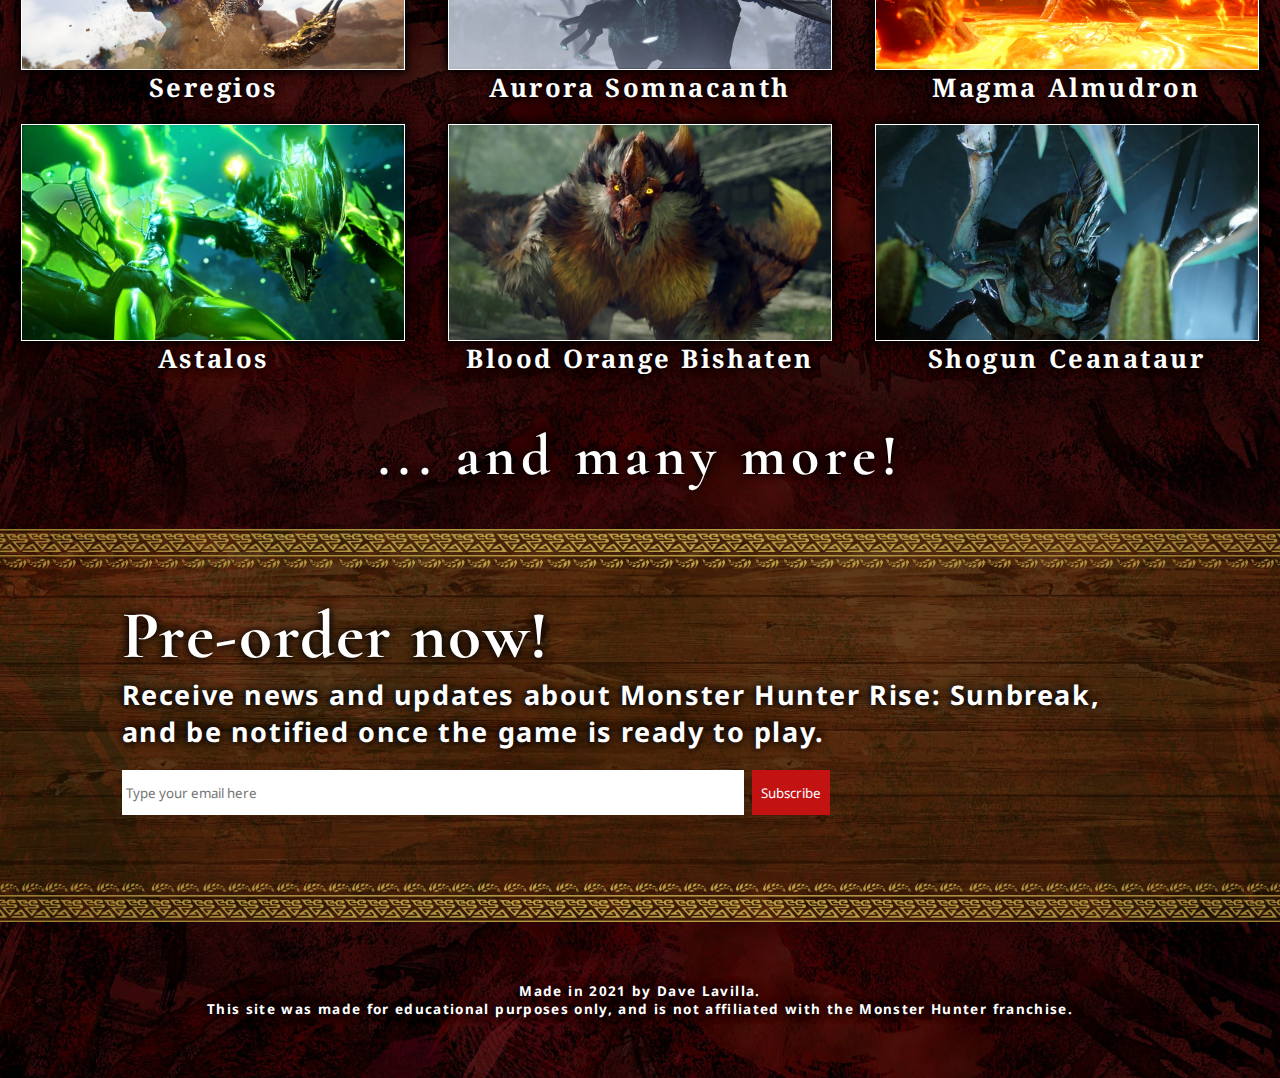
==== commit 10ae4996: "added video partial for the video user story" ====
--- a/index.html
+++ b/index.html
@@ -7,7 +7,6 @@
 
     <title>Product Landing Page</title>
     <link rel="stylesheet" href="./scss/styles.css" />
-    <script type="text/javascript" src="./js/popup.js"></script>
   </head>
 
   <body>
@@ -21,10 +20,7 @@
               <a href="#about-page"><span>ABOUT</span></a>
             </li>
             <li class="nav-link">
-              <a href="#"><span>NEW MONSTERS</span></a>
-            </li>
-            <li class="nav-link">
-              <a href="#"><span>NEW LOCALE</span></a>
+              <a href="#monster-page"><span>NEW MONSTERS</span></a>
             </li>
             <li class="nav-link">
               <a href="#preorder-page"><span>PRE-ORDER</span></a>
@@ -47,10 +43,7 @@
             <a href="#about-page"><span>ABOUT</span></a>
           </li>
           <li class="nav-link">
-            <a href="#"><span>NEW MONSTERS</span></a>
-          </li>
-          <li class="nav-link">
-            <a href="#"><span>NEW LOCALE</span></a>
+            <a href="#monster-page"><span>NEW MONSTERS</span></a>
           </li>
           <li class="nav-link">
             <a href="#preorder-page"><span>PRE-ORDER</span></a>
@@ -75,7 +68,7 @@
       </div>
 
       <div class="first-view-section-2">
-        <a href="https://www.youtube.com/watch?v=pBFQdxA-apI"
+        <a class="popup-youtube" href="./video.html"
           ><img id="video" src="./scss/images/video_thumb-220510.jpg" />
           <img id="play" src="./scss/images/play-icon.png" />
         </a>
@@ -131,6 +124,58 @@
           </p>
         </div>
       </div>
+    </div>
+
+    <!--monster-->
+    <div id="monster-page">
+      <div class="monster-text"><h1>New upcoming monsters await ...</h1></div>
+      <div class="monster-box">
+        <div class="monster-container">
+          <img src="./scss/images/malzeno.jpg" />
+          <h1>Malzeno</h1>
+        </div>
+
+        <div class="monster-container">
+          <img src="./scss/images/garangolm.jpg" />
+          <h1>Garangolm</h1>
+        </div>
+
+        <div class="monster-container">
+          <img src="./scss/images/lunagaron.jpg" />
+          <h1>Lunagaron</h1>
+        </div>
+
+        <div class="monster-container">
+          <img src="./scss/images/seregios.jpg" />
+          <h1>Seregios</h1>
+        </div>
+
+        <div class="monster-container">
+          <img src="./scss/images/aurora.jpg" />
+          <h1>Aurora Somnacanth</h1>
+        </div>
+
+        <div class="monster-container">
+          <img src="./scss/images/magma.jpg" />
+          <h1>Magma Almudron</h1>
+        </div>
+
+        <div class="monster-container">
+          <img src="./scss/images/astalos.jpg" />
+          <h1>Astalos</h1>
+        </div>
+
+        <div class="monster-container">
+          <img src="./scss/images/bishaten.jpg" />
+          <h1>Blood Orange Bishaten</h1>
+        </div>
+
+        <div class="monster-container">
+          <img src="./scss/images/crab.jpg" />
+          <h1>Shogun Ceanataur</h1>
+        </div>
+      </div>
+      <div class="monster-text"><h1>... and many more!</h1></div>
     </div>
 
     <!--preorder-->
@@ -151,5 +196,14 @@
         </div>
       </div>
     </div>
+
+    <!--footer-->
+    <footer>
+      <p>Made in 2021 by Dave Lavilla.</p>
+      <p>
+        This site was made for educational purposes only, and is not affiliated
+        with the Monster Hunter franchise.
+      </p>
+    </footer>
   </body>
 </html>
--- a/scss/styles.css
+++ b/scss/styles.css
@@ -22,6 +22,7 @@
   background-size: contain, cover;
   -webkit-box-shadow: 0px 0px 15px 0 rgba(0, 0, 0, 0.5);
           box-shadow: 0px 0px 15px 0 rgba(0, 0, 0, 0.5);
+  z-index: 3;
 }
 
 header #header-img {
@@ -47,6 +48,7 @@
   -webkit-box-align: center;
       -ms-flex-align: center;
           align-items: center;
+  z-index: 3;
 }
 
 header #nav-768px ul {
@@ -120,6 +122,7 @@
   transition: 0.3s;
   width: 30%;
   height: 100%;
+  z-index: 3;
   background: url("./images/bg-red.jpg"), -webkit-gradient(linear, left top, right bottom, from(#002f4b), to(#dc4225));
   background: url("./images/bg-red.jpg"), linear-gradient(to bottom right, #002f4b, #dc4225);
   background-repeat: no-repeat;
@@ -484,7 +487,7 @@
 about page
 ========*/
 #about-page {
-  background: url("./images/bg-red.jpg");
+  background: url("./images/bg-wood.jpg");
   background-size: 100% auto;
   background-position: top center;
   height: 100%;
@@ -612,4 +615,175 @@
     text-align: right;
   }
 }
+
+/*===========
+monsters page
+===========*/
+#monster-page {
+  background: url("./images/bg-red.jpg");
+  background-size: 100% auto;
+  background-position: top center;
+  height: 100%;
+  position: relative;
+  display: -webkit-box;
+  display: -ms-flexbox;
+  display: flex;
+  -webkit-box-orient: vertical;
+  -webkit-box-direction: normal;
+      -ms-flex-direction: column;
+          flex-direction: column;
+}
+
+#monster-page .monster-text {
+  display: -webkit-box;
+  display: -ms-flexbox;
+  display: flex;
+  -webkit-box-pack: center;
+      -ms-flex-pack: center;
+          justify-content: center;
+  margin-top: 5%;
+}
+
+#monster-page .monster-text h1 {
+  color: white;
+  font-weight: 700;
+  text-shadow: 0px 0px 10px rgba(0, 0, 0, 0.9), 0px 0px 10px rgba(0, 0, 0, 0.9);
+  letter-spacing: 0.1em;
+  font-family: "Cormorant", "Cormorant Garamond", serif;
+  font-size: 5vw;
+  margin-bottom: 3%;
+}
+
+#monster-page .monster-box .monster-container {
+  display: -webkit-box;
+  display: -ms-flexbox;
+  display: flex;
+  -webkit-box-orient: vertical;
+  -webkit-box-direction: normal;
+      -ms-flex-direction: column;
+          flex-direction: column;
+  -webkit-box-align: center;
+      -ms-flex-align: center;
+          align-items: center;
+}
+
+#monster-page .monster-box .monster-container img {
+  width: 85%;
+  border: 1px solid white;
+  -webkit-box-shadow: 0px 0px 10px rgba(0, 0, 0, 0.9), 0px 0px 10px rgba(0, 0, 0, 0.9);
+          box-shadow: 0px 0px 10px rgba(0, 0, 0, 0.9), 0px 0px 10px rgba(0, 0, 0, 0.9);
+}
+
+#monster-page .monster-box .monster-container h1 {
+  color: white;
+  font-weight: 700;
+  text-shadow: 0px 0px 10px rgba(0, 0, 0, 0.9), 0px 0px 10px rgba(0, 0, 0, 0.9);
+  letter-spacing: 0.1em;
+  font-family: "Noto Serif", serif;
+  font-size: 3vw;
+  margin-bottom: 3%;
+}
+
+#monster-page::before {
+  background: url("./images/line-small.png");
+  background-repeat: repeat-x;
+  background-position: top center;
+  background-size: cover;
+  content: "";
+  position: absolute;
+  top: 0%;
+  width: 100%;
+  height: 0.5vw;
+}
+
+@media only screen and (min-width: 768px) {
+  #monster-page .monster-text {
+    margin-top: 2%;
+  }
+  #monster-page .monster-text h1 {
+    font-size: 4.5vw;
+    margin-bottom: 3%;
+  }
+  #monster-page .monster-box {
+    display: -webkit-box;
+    display: -ms-flexbox;
+    display: flex;
+    -webkit-box-orient: horizontal;
+    -webkit-box-direction: normal;
+        -ms-flex-direction: row;
+            flex-direction: row;
+    -ms-flex-pack: distribute;
+        justify-content: space-around;
+    -ms-flex-wrap: wrap;
+        flex-wrap: wrap;
+  }
+  #monster-page .monster-box .monster-container {
+    width: 30vw;
+  }
+  #monster-page .monster-box .monster-container img {
+    width: inherit;
+  }
+  #monster-page .monster-box .monster-container h1 {
+    font-size: 2vw;
+    margin-bottom: 5%;
+  }
+}
+
+/*====
+footer
+====*/
+footer {
+  background: url("./images/bg-red.jpg");
+  background-size: 100% auto;
+  background-position: top center;
+  height: 100%;
+  position: relative;
+  padding: 60px 30px;
+  text-align: center;
+  color: white;
+  font-family: "Noto Sans", sans-serif;
+  font-weight: 700;
+  text-shadow: 0px 0px 10px rgba(0, 0, 0, 0.9), 0px 0px 10px rgba(0, 0, 0, 0.9);
+  letter-spacing: 0.1em;
+  font-size: 1.5vh;
+}
+
+/*=======
+video-box
+=======*/
+.video-container {
+  background: url("./images/bg-red.jpg");
+  background-size: 100% auto;
+  background-position: top center;
+  height: 100vh;
+  position: relative;
+  display: -webkit-box;
+  display: -ms-flexbox;
+  display: flex;
+  -webkit-box-orient: vertical;
+  -webkit-box-direction: normal;
+      -ms-flex-direction: column;
+          flex-direction: column;
+  -webkit-box-pack: center;
+      -ms-flex-pack: center;
+          justify-content: center;
+  -webkit-box-align: center;
+      -ms-flex-align: center;
+          align-items: center;
+}
+
+.video-container .video-box .exit a {
+  font-family: "Noto Sans", sans-serif;
+  font-weight: 700;
+  font-size: 3vw;
+  text-decoration: none;
+  color: white;
+  text-align: right;
+}
+
+.video-container .video-box .exit a:hover {
+  color: #e8be3f;
+  -webkit-transition: 1s ease;
+  transition: 1s ease;
+}
 /*# sourceMappingURL=styles.css.map */